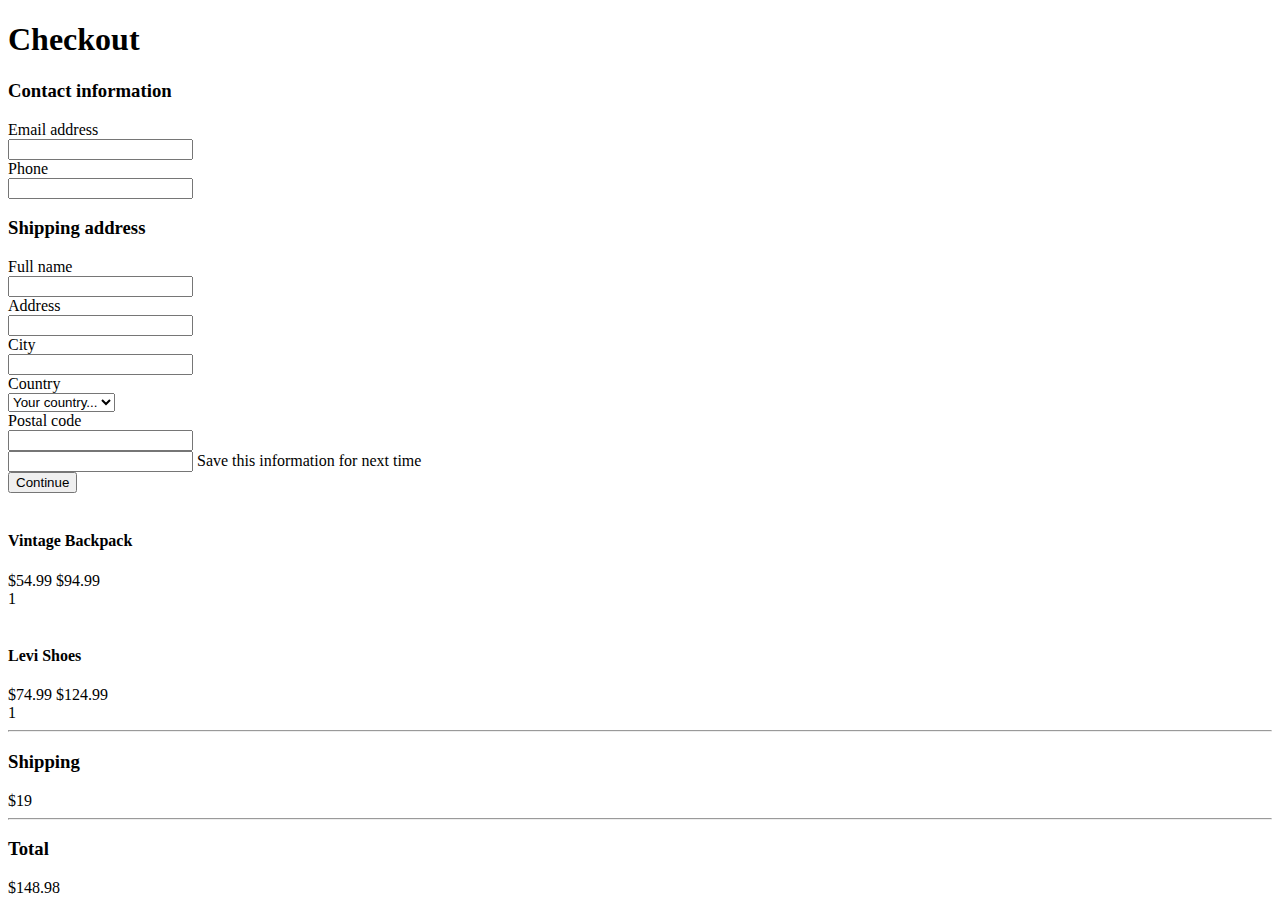
==== index.html @ c40dd059 "innitial commit" ====
<!DOCTYPE html>
<html lang="en">
<head>
    <meta charset="UTF-8">
    <meta http-equiv="X-UA-Compatible" content="IE=edge">
    <meta name="viewport" content="width=device-width, initial-scale=1.0">
    <title>Checkout</title>
</head>
<body>
<div class="container">
    <div>
    <div>
        <h1>Checkout</h1>
    </div>
    </div>
    <div>
    <div>
        <form>
        <h3>Contact information</h3>
        <div>
            <label>Email address</label>
            <div">
            <div>
                <span>
                <i></i>
                </span>
            </div>
            <input> 
            <i></i>
            <i></i>
            </div>
        </div>
        <div>
            <label>Phone</label>
            <div>
            <div>
                <span>
                <i></i>
                </span>
            </div>
            <input>
            <i></i>
            <i></i>
            </div>
        </div>
        <h3>Shipping address</h3>
        <div>
            <label>Full name</label>
            <div>
            <div>
                <span>
                <i></i>
                </span>
            </div>
            <input>
            <i></i>
            <i></i>
            </div>
        </div>
        <div>
            <label>Address</label>
            <div>
            <div>
                <span>
                <i></i>
                </span>
            </div>
            <input>
            <i></i>
            <i></i>
            </div>
        </div>
        <div>
            <label>City</label>
            <div>
            <div>
                <span>
                <i></i>
                </span>
            </div>
            <input>
            <i></i>
            <i></i>
            </div>
        </div>
        <div>
            <div>
            <label>Country</label>
            <div>
                <div>
                <span>
                    <i></i>
                </span>
                </div>
                <select >
                <option>Your country...</option>
                <option>France</option>
                <option>Germany</option>
                <option>Italy</option>
                <option>UK</option>
                </select>
                <i></i>
                <i></i>
            </div>
            </div>
            <div>
            <label>Postal code</label>
            <div>
                <div>
                <span>
                    <i></i>
                </span>
                </div>
                <input>
                <i></i>
                <i></i>
            </div>
            </div>
        </div>
        <div>
            <input>
            <label>Save this information for next time</label>
        </div>
        <button>Continue</button>
        </form>
    </div>
    <div>
        <div>
        <div>
            <img>
            <div>
            <div>
                <h4>Vintage Backpack</h4>
                <span>$54.99</span>
                <span>$94.99</span>
            </div>
            <div>
                <i></i>
                <span>1</span>
                <i></i>
            </div>
            </div>
        </div>
        <div>
            <img>
            <div>
            <div>
                <h4>Levi Shoes</h4>
                <span>$74.99</span>
                <span>$124.99</span>
            </div>
            <div>
                <i></i>
                <span>1</span>
                <i></i>
            </div>
            </div>
        </div>
        <hr>
        <div >
            <h3>Shipping</h4>
            <span class="">$19</span>
        </div>
        <hr>
        <div >
            <h3>Total</h4>
            <span class="">$148.98</span>
        </div>
        </div>
    </div>
    </div>
</div>
<footer></footer>
</body>
</html>
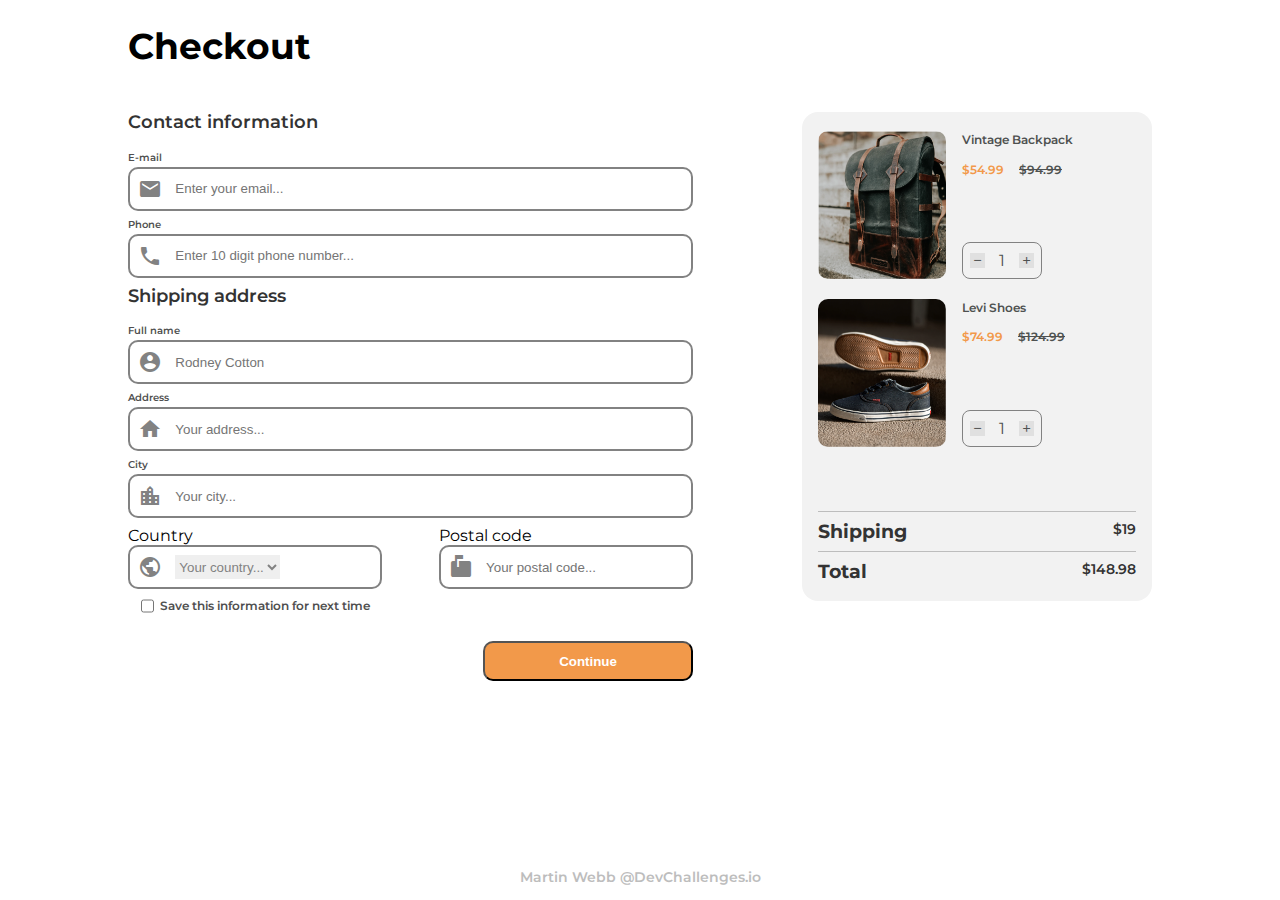
==== commit a1af944a: "added all css and js" ====
--- a/index.html
+++ b/index.html
@@ -4,172 +4,143 @@
     <meta charset="UTF-8">
     <meta http-equiv="X-UA-Compatible" content="IE=edge">
     <meta name="viewport" content="width=device-width, initial-scale=1.0">
+    <!-- Fonts -->
+    <link rel="preconnect" href="https://fonts.gstatic.com">
+    <link href="https://fonts.googleapis.com/css2?family=Montserrat:wght@200;600&display=swap" rel="stylesheet">
+
+    <!-- Material Icons -->
+    <link rel="stylesheet" href="https://fonts.googleapis.com/icon?family=Material+Icons">
+    <link rel="StyleSheet" href="styles.css">
     <title>Checkout</title>
 </head>
 <body>
-<div class="container">
-    <div>
-    <div>
-        <h1>Checkout</h1>
-    </div>
-    </div>
-    <div>
-    <div>
-        <form>
-        <h3>Contact information</h3>
-        <div>
-            <label>Email address</label>
-            <div">
-            <div>
-                <span>
-                <i></i>
-                </span>
+    <div class="container">
+        <Header>
+            <h1>Checkout</h1>
+        </Header>
+        
+        <section class="shopping-cart">
+            <div class="move-right">
+                <div class="product">
+                    <img class="product-image" src="images/photo1.png" alt="Green and brown vintage backpack">
+                    <div class="product-details">
+                        <h4 class="product-name">Vintage Backpack</h4>
+                        <div class="product-price">
+                            <span class="product-price-new">$54.99</span>
+                            <span><s>$94.99</s></span>
+                        </div>
+                        <div class="product-amount">
+                            <span class="ctl one-minus">&#8722</span>
+                            <span class="qty qty-one">1</span>
+                            <span class="ctl one-plus">&#43</span>
+                        </div>
+                    </div>
+                </div>
+                <div class="product">
+                    <img class="product-image" src="images/photo2.png" alt="Blue Levi shoes">
+                    <div class="product-details">
+                        <h4 class="product-name">Levi Shoes</h4>
+                        <div class="product-price">
+                            <span class="product-price-new">$74.99</span>
+                            <span><s>$124.99</s></span>
+                        </div>
+                        <div class="product-amount">
+                            <span class="ctl two-minus">&#8722</span>
+                            <span class="qty qty-two">1</span>
+                            <span class="ctl two-plus">&#43</span>
+                        </div>
+                    </div>
+                </div>
+
+                <div class="product-results margin-top">
+                    <h3 class="product-results-name">Shipping</h4>
+                    <span class="product-results-total">$19</span>
+                </div>
+                
+                <div class="product-results">
+                    <h3 class="product-results-name">Total</h4>
+                    <span class="product-results-total">$<span class="total-amount">0</span></span>
+                </div>
             </div>
-            <input> 
-            <i></i>
-            <i></i>
-            </div>
-        </div>
-        <div>
-            <label>Phone</label>
-            <div>
-            <div>
-                <span>
-                <i></i>
-                </span>
-            </div>
-            <input>
-            <i></i>
-            <i></i>
-            </div>
-        </div>
-        <h3>Shipping address</h3>
-        <div>
-            <label>Full name</label>
-            <div>
-            <div>
-                <span>
-                <i></i>
-                </span>
-            </div>
-            <input>
-            <i></i>
-            <i></i>
-            </div>
-        </div>
-        <div>
-            <label>Address</label>
-            <div>
-            <div>
-                <span>
-                <i></i>
-                </span>
-            </div>
-            <input>
-            <i></i>
-            <i></i>
-            </div>
-        </div>
-        <div>
-            <label>City</label>
-            <div>
-            <div>
-                <span>
-                <i></i>
-                </span>
-            </div>
-            <input>
-            <i></i>
-            <i></i>
-            </div>
-        </div>
-        <div>
-            <div>
-            <label>Country</label>
-            <div>
-                <div>
-                <span>
-                    <i></i>
-                </span>
+        </section> <!-- Shopping cart-->
+
+        <section class="contact-information">
+            <!-- onsubmit="alert('You are successful!')" -->
+            <!-- action="successful.html" -->
+            <form id="save-later-form" action="successful.html" autocomplete="on" onsubmit="saveData()">
+                <h3 class="contact-information-headers">Contact information</h3>
+                <div class="email-phone">
+                    <label class="contact-label">E-mail</label>
+                    <div class="shipping-area">
+                        <span class="material-icons">email</span>
+                        <input type="email" id="email" name="email" placeholder="Enter your email..." size="30" required>
+                    </div>
+                    <label class="contact-label" for="phone">Phone</label>
+                    <div id="box" class="shipping-area">
+                        <span class="material-icons">call</span>
+                        <input type="tel" id="phone" name="phone" placeholder="Enter 10 digit phone number..." pattern="[0-9]{10}" size="30" required>
+                    </div>
                 </div>
-                <select >
-                <option>Your country...</option>
-                <option>France</option>
-                <option>Germany</option>
-                <option>Italy</option>
-                <option>UK</option>
-                </select>
-                <i></i>
-                <i></i>
-            </div>
-            </div>
-            <div>
-            <label>Postal code</label>
-            <div>
-                <div>
-                <span>
-                    <i></i>
-                </span>
-                </div>
-                <input>
-                <i></i>
-                <i></i>
-            </div>
-            </div>
-        </div>
-        <div>
-            <input>
-            <label>Save this information for next time</label>
-        </div>
-        <button>Continue</button>
-        </form>
-    </div>
-    <div>
-        <div>
-        <div>
-            <img>
-            <div>
-            <div>
-                <h4>Vintage Backpack</h4>
-                <span>$54.99</span>
-                <span>$94.99</span>
-            </div>
-            <div>
-                <i></i>
-                <span>1</span>
-                <i></i>
-            </div>
-            </div>
-        </div>
-        <div>
-            <img>
-            <div>
-            <div>
-                <h4>Levi Shoes</h4>
-                <span>$74.99</span>
-                <span>$124.99</span>
-            </div>
-            <div>
-                <i></i>
-                <span>1</span>
-                <i></i>
-            </div>
-            </div>
-        </div>
-        <hr>
-        <div >
-            <h3>Shipping</h4>
-            <span class="">$19</span>
-        </div>
-        <hr>
-        <div >
-            <h3>Total</h4>
-            <span class="">$148.98</span>
-        </div>
-        </div>
-    </div>
-    </div>
-</div>
-<footer></footer>
+
+                <div class="shipping-details">
+                    <h3 class="contact-information-headers">Shipping address</h3>
+                    <label class="contact-label">Full name</label>
+                    <div class="shipping-area">
+                        <span class="material-icons">account_circle</span>
+                        <input type="text" id="name" name="name" placeholder="Rodney Cotton" required>
+                    </div>
+                    <label class="contact-label" for="address">Address</label>
+                    <div class="shipping-area">
+                        <span class="material-icons">home</span>
+                        <input type="text" id="address" name="address" placeholder="Your address..." required>
+                    </div>
+                    <label class="contact-label" for="city">City</label>
+                    <div class="shipping-area">
+                        <span class="material-icons">location_city</span>
+                        <input type="text" id="city" name="city" placeholder="Your city..." required>
+                    </div>
+            
+                    <div class="shipping-box">
+                        <div class="shipping-country">
+                            <label>Country</label>
+                            <div class="shipping-area">
+                                <span class="material-icons">public</span>
+                                <select for="country" name="countries" required>
+                                    <option class="options" value="" disabled selected>Your country...</option>
+                                    <option class="options"value="uk">UK</option>
+                                    <option class="options" value="france">France</option>
+                                    <option class="options" value="italy">Italy</option>
+                                    <option class="options" value="spain">Spain</option>
+                                </select>
+                        
+                            </div>
+                        </div>    
+                        
+                        <div class="shipping-post-code">
+                            <label for="post-code">Postal code</label>
+                            <div class="shipping-area">
+                                <span class="material-icons">markunread_mailbox</span>
+                                <input type="text" id="post-code" name="post-code" placeholder="Your postal code..." size="10" required>
+                            </div>
+                        </div>
+                    </div> <!-- shipping-box -->
+
+                    <div class="save-info-container">
+                        <div class="save-info">
+                            <input type="checkbox" name="checkbox" id="checkbox">
+                            <label class="save-info-label"for="checkbox">Save this information for next time</label> 
+                        </div>
+                        
+                        <button class="submit-btn" type="submit">Continue</button>
+                    </div>    
+                </div>     <!-- shipping details-->
+            </form>
+        </section> <!-- Contact information -->
+
+        <footer>
+            <a class="footer-link" href="https://devchallenges.io/"><p>Martin Webb @DevChallenges.io</p></a>
+        </footer>
+    </div>  <!-- Main Container-->  
+    <script src="index.js"></script>
 </body>
 </html>--- a/styles.css
+++ b/styles.css
@@ -0,0 +1,304 @@
+/* General */
+*,
+*::before,
+*::after {
+    padding: 0;
+    margin: 0;
+    box-sizing: border-box;
+}
+
+:root {
+    --clr-dark: #4E5150;
+    --clr-gray: #BDBDBD;
+    --clr-gray-1: #333333;
+    --clr-gray-2: #4F4F4F;
+    --clr-gray-3: #828282;
+    --clr-gray-4: #F2F2F2;
+    --clr-gray-5: #E0E0E0;
+    --clr-orange: #F2994A;
+    --font-10: 600 0.625rem/0.75rem 'Montserrat', sans-serif;
+    --font-12: 600 0.75rem/1.1rem 'Montserrat', sans-serif;
+    --font-14: 600 0.875rem/1.15rem 'Montserrat', sans-serif;
+    --font-18: 600 1.125rem/1.35rem 'Montserrat', sans-serif;
+    --font-24: 600 1.5rem/1.775rem 'Montserrat', sans-serif;
+  }
+  
+
+body {
+    font-family: 'Montserrat', sans-serif;
+    font-size: 16px;
+}
+
+.you-did-it { 
+    background: url(images/jean-louis-aubert-mbvpFtwvka4-unsplash.jpg) no-repeat center center fixed ; 
+    -webkit-background-size: cover;
+    -moz-background-size: cover;
+    -o-background-size: cover;
+    background-size: cover;
+}
+
+.container {
+    margin: 0 auto;
+    display:grid;
+    width: 95vw;
+    justify-content: center;
+}
+
+/* Header */
+
+header {
+    font: var(--font-18);
+    padding: 1em 0;
+    margin-bottom: 1em;
+}
+
+/* Shopping cart */
+
+.shopping-cart {
+    color: var(--clr-dark);
+    background: var(--clr-gray-4); 
+    display: flex;
+    flex-direction: column;
+    border-radius: 1em;
+    width: 350px;
+    height: 489px;
+    margin-bottom: 1.5em;
+}
+
+.move-right {
+    padding: 0 1em;
+}
+
+.product {
+    display: flex;
+    padding-top: 1.2em;
+}
+
+.product-image {
+    width: 8em;
+    border-radius: 10px;
+}
+
+.product-details {
+    margin-left: 1em;
+}
+
+.product-name {
+    font: var(--font-12);
+}
+
+.product-price {
+    font: var(--font-12);
+    margin-top: 1em;
+}
+
+.product-amount {
+    border: 1px solid var(--clr-gray-3);
+    width: 5em;
+    border-radius: .5em;
+    display: flex;
+    justify-content:space-around;
+    align-items: center;
+    margin-top: 4em;
+    padding: .5em 0;
+}
+
+.product-price-new {
+    color: var(--clr-orange);
+    margin-right: 1em;
+}
+
+.qty {
+    text-align: center;
+    background: var(--clr-gray-4);
+}
+
+.ctl {
+    background: var(--clr-gray-5);
+    width: 15px;
+    height: 15px;
+    display: flex;
+    justify-content: center;
+    align-items: center
+}
+
+.margin-top {
+    margin-top: 4em;
+}
+
+.product-results {
+    border-top: solid 1px var(--clr-gray);
+    color: var(--clr-gray-1);
+    display: flex;
+    justify-content: space-between;
+    padding: .5em 0;
+}
+
+.product-results-total {
+    font: var(--font-14);
+}
+
+/* Contact information */
+
+.contact-label {
+    display: block;
+    margin-bottom: .3em;
+    font: var(--font-10);
+    color: var(--clr-gray-2);
+}
+
+.contact-information-headers {
+    color: var(--clr-gray-1);
+    font: var(--font-14);
+    margin-bottom: 1em;
+}
+
+.shipping-area {
+    border: 2px solid var(--clr-gray-3);
+    border-radius: 10px;
+    padding: .5em;
+    display: flex;
+    margin-bottom: .5em;
+}
+
+.material-icons {
+    color: var(--clr-gray-3);
+}
+
+input,
+select {
+    border: none;
+    outline: none;
+    margin-left: 1em;
+    color: var(--clr-gray-3);
+}
+
+.shipping-box {
+    display: flex;
+    justify-content: space-between;
+}
+
+.submit-btn {
+    display: block;
+    width: 110px;
+    height: 40px;
+    background: var(--clr-orange);
+    border-radius: 10px;
+    color: #fff;
+    font-weight: bold;
+    display: flex;
+    align-items: center;
+    justify-content: center;
+    align-self: flex-end;
+    margin-top: 2em;
+}
+
+.shipping-country {
+    width: 45%;
+}
+
+.shipping-post-code {
+    width: 45%;
+}
+
+#post-code {
+    width: 120px;
+}
+
+/* Save info */
+
+.save-info-container {
+    display: flex;
+    flex-direction: column;
+}
+
+.save-info {
+    display: flex;
+    color: var(--clr-gray-2);
+    font: var(--font-10);
+}
+
+.save-info-label {
+    display: block;
+    margin-left: .5em;
+}
+
+/* Footer */
+footer {
+    display: flex;
+    justify-content: center;
+    margin-top: 5em;
+    margin-bottom: 2em;
+}
+
+.footer-link {
+    font: var(--font-14);
+    color: var(--clr-gray);
+    text-decoration: none;
+    cursor: pointer;
+}
+
+.footer-link:focus,
+.footer-link:hover {
+    color: var(--clr-dark);
+}
+
+/* Large screen sizes */
+
+@media (min-width: 880px) {
+    .container {
+        display:grid;
+        gap: 1em;
+        grid-template-columns: 1fr 350px;
+        grid-template-rows:  6em 1fr 2em; 
+        width: 80vw;
+        height: 100vh;
+    }
+    /* Header */
+
+    header {
+        grid-column: 1/3;
+        grid-row: 1/2;
+        /* border: black solid 1px; */
+        height: 100%;
+        padding-top: 2em;
+
+    }
+
+    /* Shopping cart */
+
+    .shopping-cart {
+        grid-column: 2/ 3;
+        grid-row: 2/ 3;
+        
+    }
+
+    /* Contact information */
+
+    .contact-information {
+        max-width: 565px;
+        grid-column: 1/2;
+        grid-row: 2/ 3;
+    }
+
+    .contact-information-headers {
+        font: var(--font-18);
+    }
+
+    .submit-btn {
+        width: 210px;
+    }
+
+    .save-info {
+        font: var(--font-12);
+    }
+
+    /* Footer */
+
+    footer {
+        margin-top: 0;
+        grid-row: 3/4;
+        grid-column: 1/3;
+        height: 100%;
+    }
+}
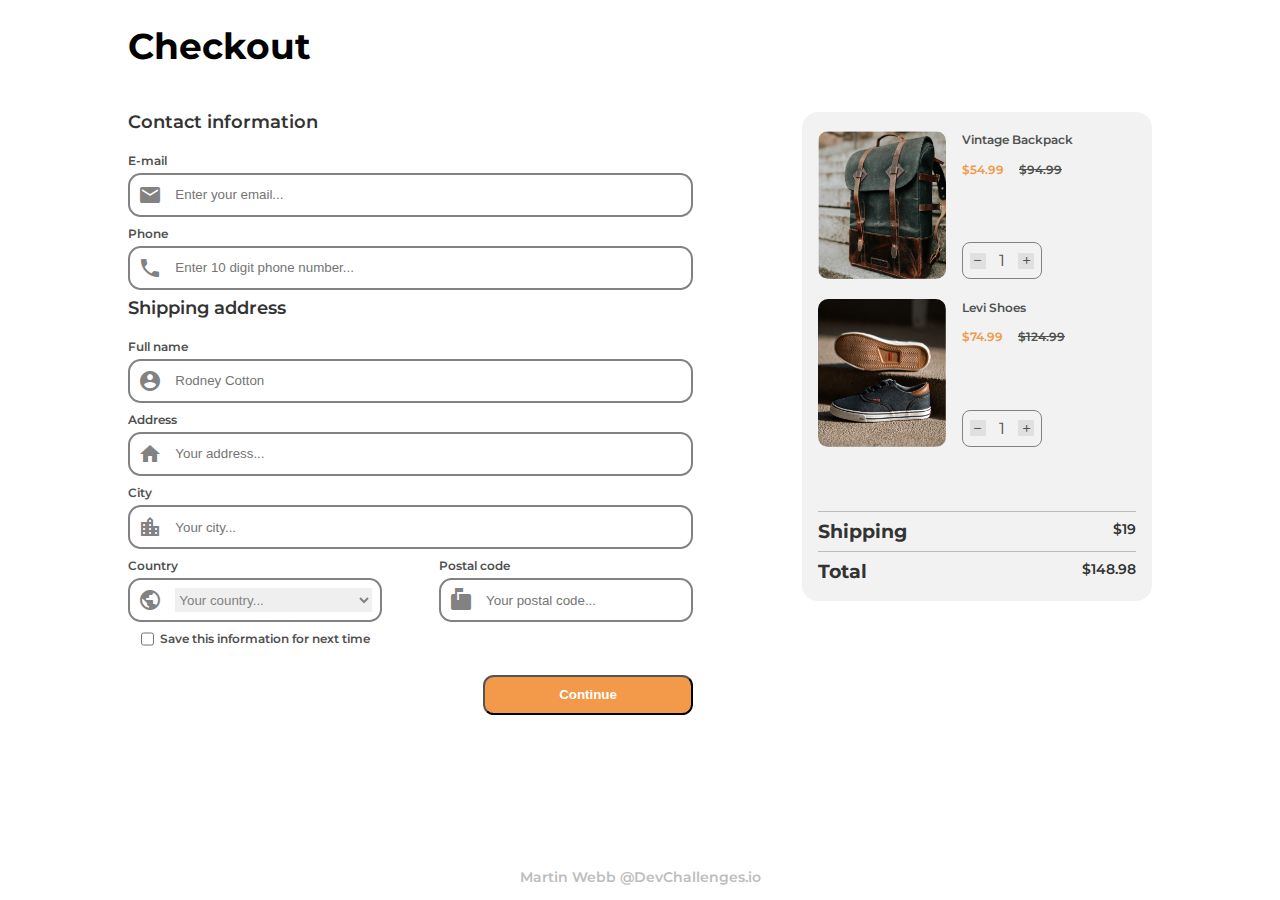
==== commit ec820522: "added missed code to some elements" ====
--- a/index.html
+++ b/index.html
@@ -70,42 +70,42 @@
             <form id="save-later-form" action="successful.html" autocomplete="on" onsubmit="saveData()">
                 <h3 class="contact-information-headers">Contact information</h3>
                 <div class="email-phone">
-                    <label class="contact-label">E-mail</label>
+                    <label class="contact-label" for="email">E-mail</label>
                     <div class="shipping-area">
                         <span class="material-icons">email</span>
-                        <input type="email" id="email" name="email" placeholder="Enter your email..." size="30" required>
+                        <input class="width" type="email" id="email" name="email" placeholder="Enter your email..." required>
                     </div>
                     <label class="contact-label" for="phone">Phone</label>
                     <div id="box" class="shipping-area">
                         <span class="material-icons">call</span>
-                        <input type="tel" id="phone" name="phone" placeholder="Enter 10 digit phone number..." pattern="[0-9]{10}" size="30" required>
+                        <input class="width" type="tel" id="phone" name="phone" placeholder="Enter 10 digit phone number..." pattern="[0-9]{10}" required>
                     </div>
                 </div>
 
                 <div class="shipping-details">
                     <h3 class="contact-information-headers">Shipping address</h3>
-                    <label class="contact-label">Full name</label>
+                    <label for="name" class="contact-label">Full name</label>
                     <div class="shipping-area">
                         <span class="material-icons">account_circle</span>
-                        <input type="text" id="name" name="name" placeholder="Rodney Cotton" required>
+                        <input class="width" type="text" id="name" name="name" placeholder="Rodney Cotton" required>
                     </div>
                     <label class="contact-label" for="address">Address</label>
                     <div class="shipping-area">
                         <span class="material-icons">home</span>
-                        <input type="text" id="address" name="address" placeholder="Your address..." required>
+                        <input class="width" type="text" id="address" name="address" placeholder="Your address..." required>
                     </div>
                     <label class="contact-label" for="city">City</label>
                     <div class="shipping-area">
                         <span class="material-icons">location_city</span>
-                        <input type="text" id="city" name="city" placeholder="Your city..." required>
+                        <input class="width" type="text" id="city" name="city" placeholder="Your city..." required>
                     </div>
             
                     <div class="shipping-box">
                         <div class="shipping-country">
-                            <label>Country</label>
+                            <label class="contact-label" for="country">Country</label>
                             <div class="shipping-area">
                                 <span class="material-icons">public</span>
-                                <select for="country" name="countries" required>
+                                <select class="width" id="country" name="country" required>
                                     <option class="options" value="" disabled selected>Your country...</option>
                                     <option class="options"value="uk">UK</option>
                                     <option class="options" value="france">France</option>
@@ -117,10 +117,10 @@
                         </div>    
                         
                         <div class="shipping-post-code">
-                            <label for="post-code">Postal code</label>
+                            <label class="contact-label" for="post-code">Postal code</label>
                             <div class="shipping-area">
                                 <span class="material-icons">markunread_mailbox</span>
-                                <input type="text" id="post-code" name="post-code" placeholder="Your postal code..." size="10" required>
+                                <input class="width" type="text" id="post-code" name="post-code" placeholder="Your postal code..." required>
                             </div>
                         </div>
                     </div> <!-- shipping-box -->
--- a/styles.css
+++ b/styles.css
@@ -23,7 +23,6 @@
     --font-24: 600 1.5rem/1.775rem 'Montserrat', sans-serif;
   }
   
-
 body {
     font-family: 'Montserrat', sans-serif;
     font-size: 16px;
@@ -115,11 +114,17 @@
 
 .ctl {
     background: var(--clr-gray-5);
-    width: 15px;
-    height: 15px;
+    width: 1em;
+    height: 1em;
     display: flex;
     justify-content: center;
-    align-items: center
+    align-items: center;
+    cursor: pointer;
+}
+
+.ctl:hover,
+.ctl:focus {
+    background: var(--clr-gray-3);
 }
 
 .margin-top {
@@ -155,10 +160,12 @@
 
 .shipping-area {
     border: 2px solid var(--clr-gray-3);
-    border-radius: 10px;
+    border-radius: .8em;
     padding: .5em;
     display: flex;
     margin-bottom: .5em;
+    min-width: 10em;
+    overflow: hidden;
 }
 
 .material-icons {
@@ -173,6 +180,10 @@
     color: var(--clr-gray-3);
 }
 
+.width {
+    width: 100%;
+}
+
 .shipping-box {
     display: flex;
     justify-content: space-between;
@@ -183,7 +194,7 @@
     width: 110px;
     height: 40px;
     background: var(--clr-orange);
-    border-radius: 10px;
+    border-radius: .8em;
     color: #fff;
     font-weight: bold;
     display: flex;
@@ -191,6 +202,7 @@
     justify-content: center;
     align-self: flex-end;
     margin-top: 2em;
+    cursor: pointer;
 }
 
 .shipping-country {
@@ -285,6 +297,10 @@
         font: var(--font-18);
     }
 
+    .contact-label {
+        font: var(--font-12);
+    }
+
     .submit-btn {
         width: 210px;
     }
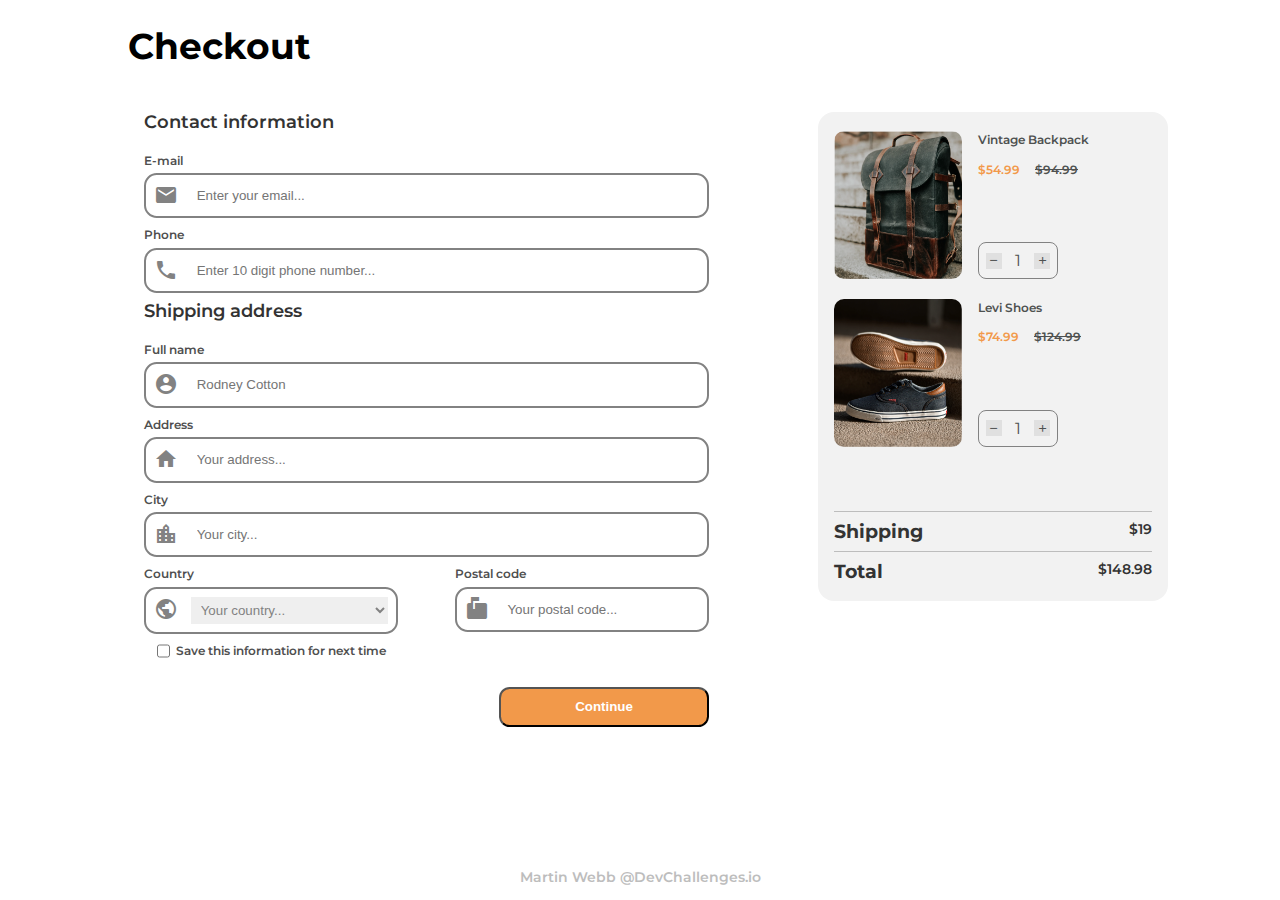
==== commit 4036283d: "changed input width" ====
--- a/index.html
+++ b/index.html
@@ -71,12 +71,12 @@
                 <h3 class="contact-information-headers">Contact information</h3>
                 <div class="email-phone">
                     <label class="contact-label" for="email">E-mail</label>
-                    <div class="shipping-area">
+                    <div class="shipping-area shipping-area-width">
                         <span class="material-icons">email</span>
                         <input class="width" type="email" id="email" name="email" placeholder="Enter your email..." required>
                     </div>
                     <label class="contact-label" for="phone">Phone</label>
-                    <div id="box" class="shipping-area">
+                    <div id="box" class="shipping-area shipping-area-width">
                         <span class="material-icons">call</span>
                         <input class="width" type="tel" id="phone" name="phone" placeholder="Enter 10 digit phone number..." pattern="[0-9]{10}" required>
                     </div>
@@ -85,17 +85,17 @@
                 <div class="shipping-details">
                     <h3 class="contact-information-headers">Shipping address</h3>
                     <label for="name" class="contact-label">Full name</label>
-                    <div class="shipping-area">
+                    <div class="shipping-area shipping-area-width">
                         <span class="material-icons">account_circle</span>
                         <input class="width" type="text" id="name" name="name" placeholder="Rodney Cotton" required>
                     </div>
                     <label class="contact-label" for="address">Address</label>
-                    <div class="shipping-area">
+                    <div class="shipping-area shipping-area-width">
                         <span class="material-icons">home</span>
                         <input class="width" type="text" id="address" name="address" placeholder="Your address..." required>
                     </div>
                     <label class="contact-label" for="city">City</label>
-                    <div class="shipping-area">
+                    <div class="shipping-area shipping-area-width">
                         <span class="material-icons">location_city</span>
                         <input class="width" type="text" id="city" name="city" placeholder="Your city..." required>
                     </div>
--- a/styles.css
+++ b/styles.css
@@ -61,6 +61,7 @@
     border-radius: 1em;
     width: 350px;
     height: 489px;
+    margin: 0 1em;
     margin-bottom: 1.5em;
 }
 
@@ -144,6 +145,11 @@
 }
 
 /* Contact information */
+
+.contact-information {
+    margin-left: 1em;
+    margin-right: 1em;
+}
 
 .contact-label {
     display: block;
@@ -168,6 +174,10 @@
     overflow: hidden;
 }
 
+.shipping-area-width {
+    min-width: 25em;
+}
+
 .material-icons {
     color: var(--clr-gray-3);
 }
@@ -175,9 +185,15 @@
 input,
 select {
     border: none;
-    outline: none;
     margin-left: 1em;
     color: var(--clr-gray-3);
+    padding: .4em;                              
+}                                   
+
+input:focus,
+select:focus {
+    outline-style: dashed;
+    outline-color: var(--clr-gray-3); 
 }
 
 .width {
@@ -271,7 +287,6 @@
     header {
         grid-column: 1/3;
         grid-row: 1/2;
-        /* border: black solid 1px; */
         height: 100%;
         padding-top: 2em;
 
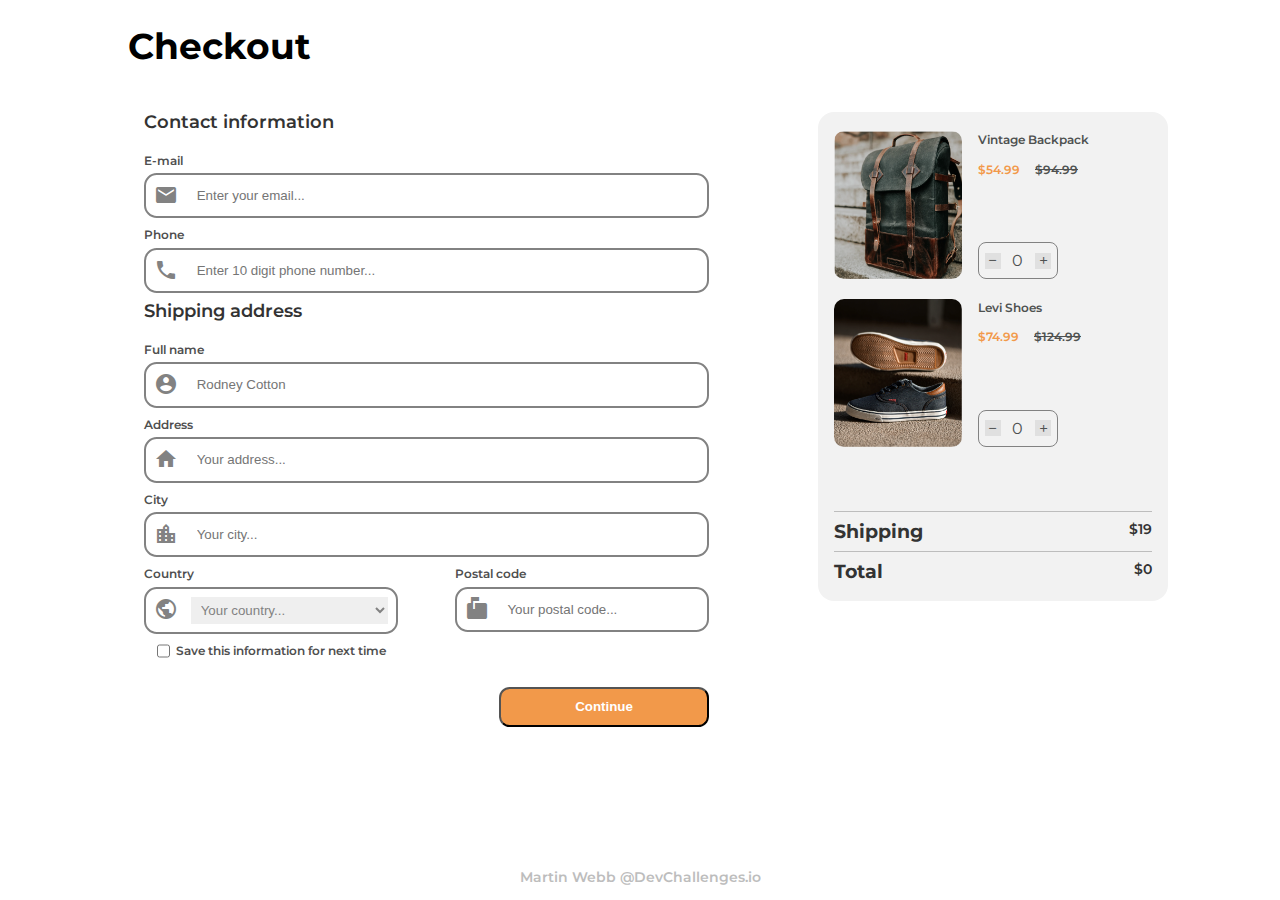
==== commit a1e4f2b2: "refatored the JS" ====
--- a/index.html
+++ b/index.html
@@ -26,13 +26,13 @@
                     <div class="product-details">
                         <h4 class="product-name">Vintage Backpack</h4>
                         <div class="product-price">
-                            <span class="product-price-new">$54.99</span>
+                            <span class="product-price-new one-price">$54.99</span>
                             <span><s>$94.99</s></span>
                         </div>
                         <div class="product-amount">
-                            <span class="ctl one-minus">&#8722</span>
-                            <span class="qty qty-one">1</span>
-                            <span class="ctl one-plus">&#43</span>
+                            <span class="ctl one-min">&#8722</span>
+                            <span class="qty qty-one">0</span>
+                            <span class="ctl one-plu">&#43</span>
                         </div>
                     </div>
                 </div>
@@ -41,20 +41,20 @@
                     <div class="product-details">
                         <h4 class="product-name">Levi Shoes</h4>
                         <div class="product-price">
-                            <span class="product-price-new">$74.99</span>
+                            <span class="product-price-new two-price">$74.99</span>
                             <span><s>$124.99</s></span>
                         </div>
                         <div class="product-amount">
-                            <span class="ctl two-minus">&#8722</span>
-                            <span class="qty qty-two">1</span>
-                            <span class="ctl two-plus">&#43</span>
+                            <span class="ctl two-min">&#8722</span>
+                            <span class="qty qty-two">0</span>
+                            <span class="ctl two-plu">&#43</span>
                         </div>
                     </div>
                 </div>
 
                 <div class="product-results margin-top">
                     <h3 class="product-results-name">Shipping</h4>
-                    <span class="product-results-total">$19</span>
+                    <span class="product-results-total shipping">$19</span>
                 </div>
                 
                 <div class="product-results">
--- a/styles.css
+++ b/styles.css
@@ -174,10 +174,6 @@
     overflow: hidden;
 }
 
-.shipping-area-width {
-    min-width: 25em;
-}
-
 .material-icons {
     color: var(--clr-gray-3);
 }
@@ -312,6 +308,10 @@
         font: var(--font-18);
     }
 
+    .shipping-area-width {
+        min-width: 25em;
+    }
+
     .contact-label {
         font: var(--font-12);
     }
